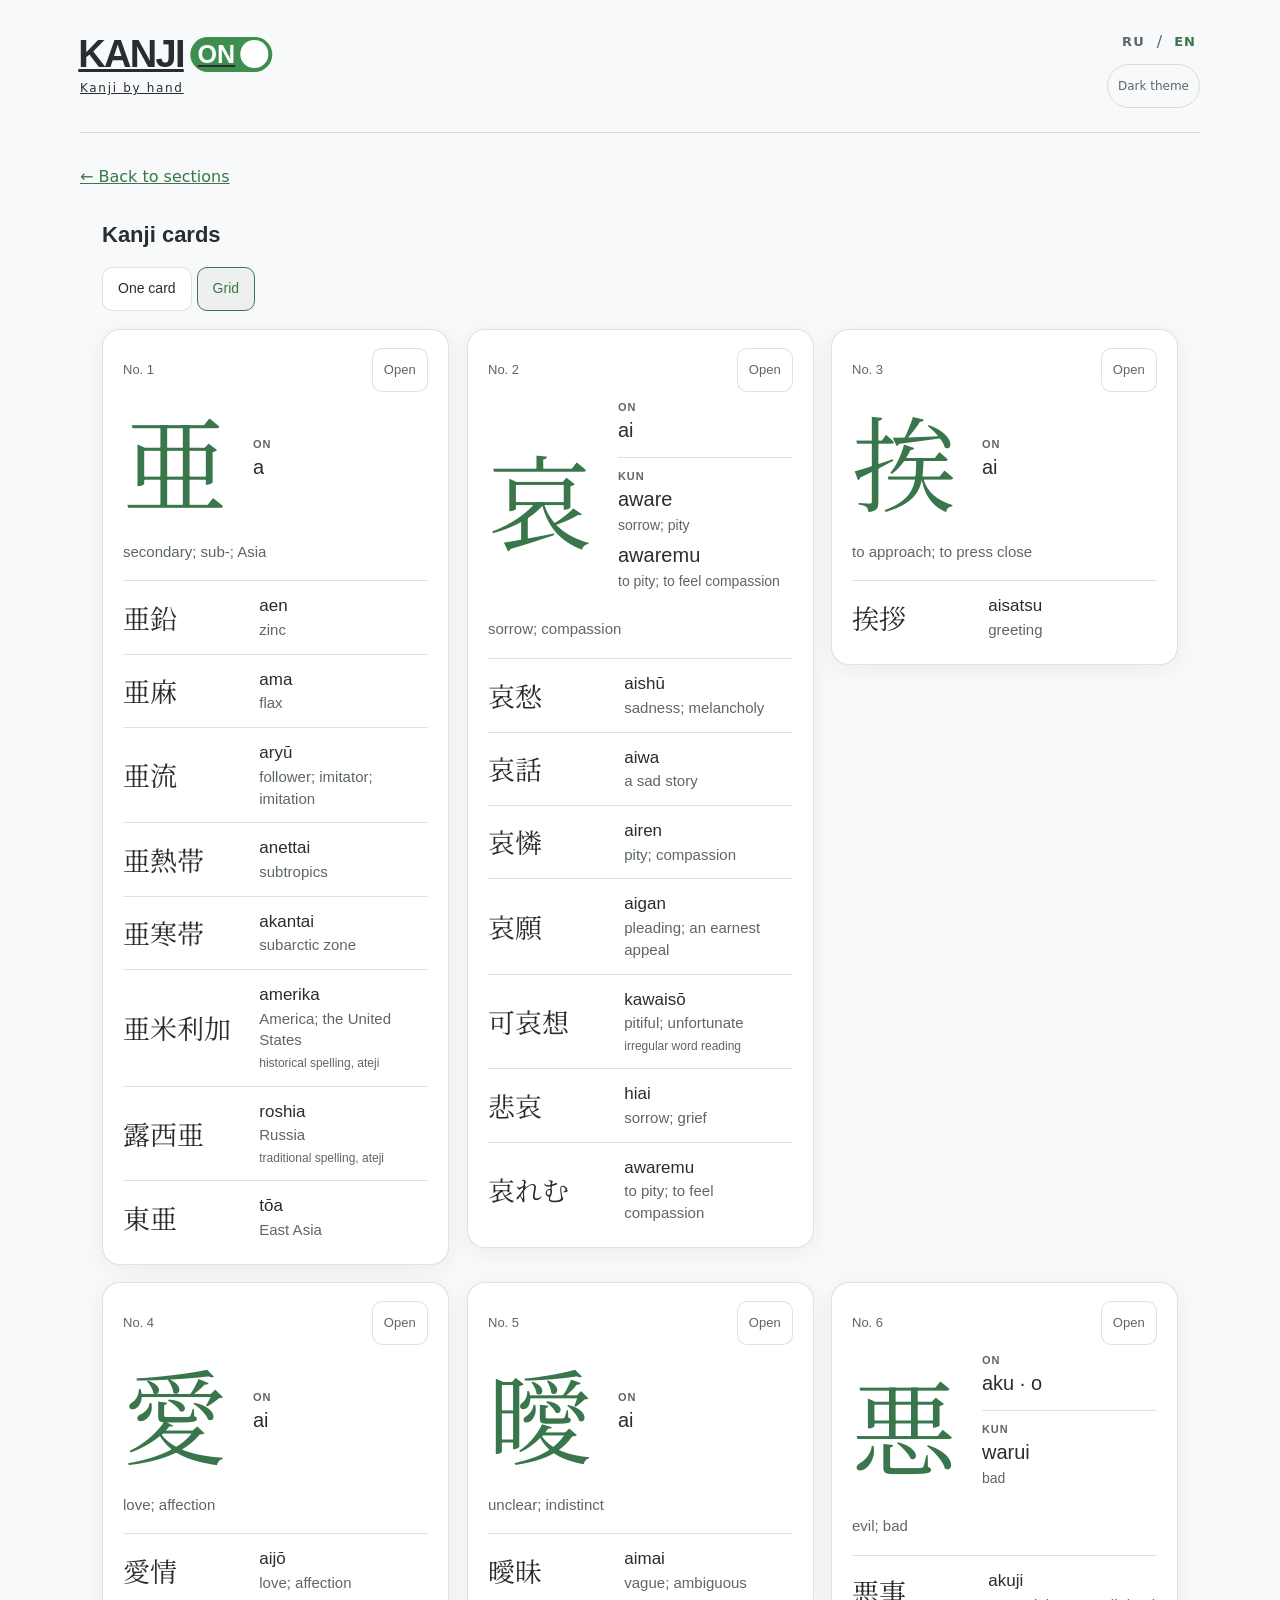
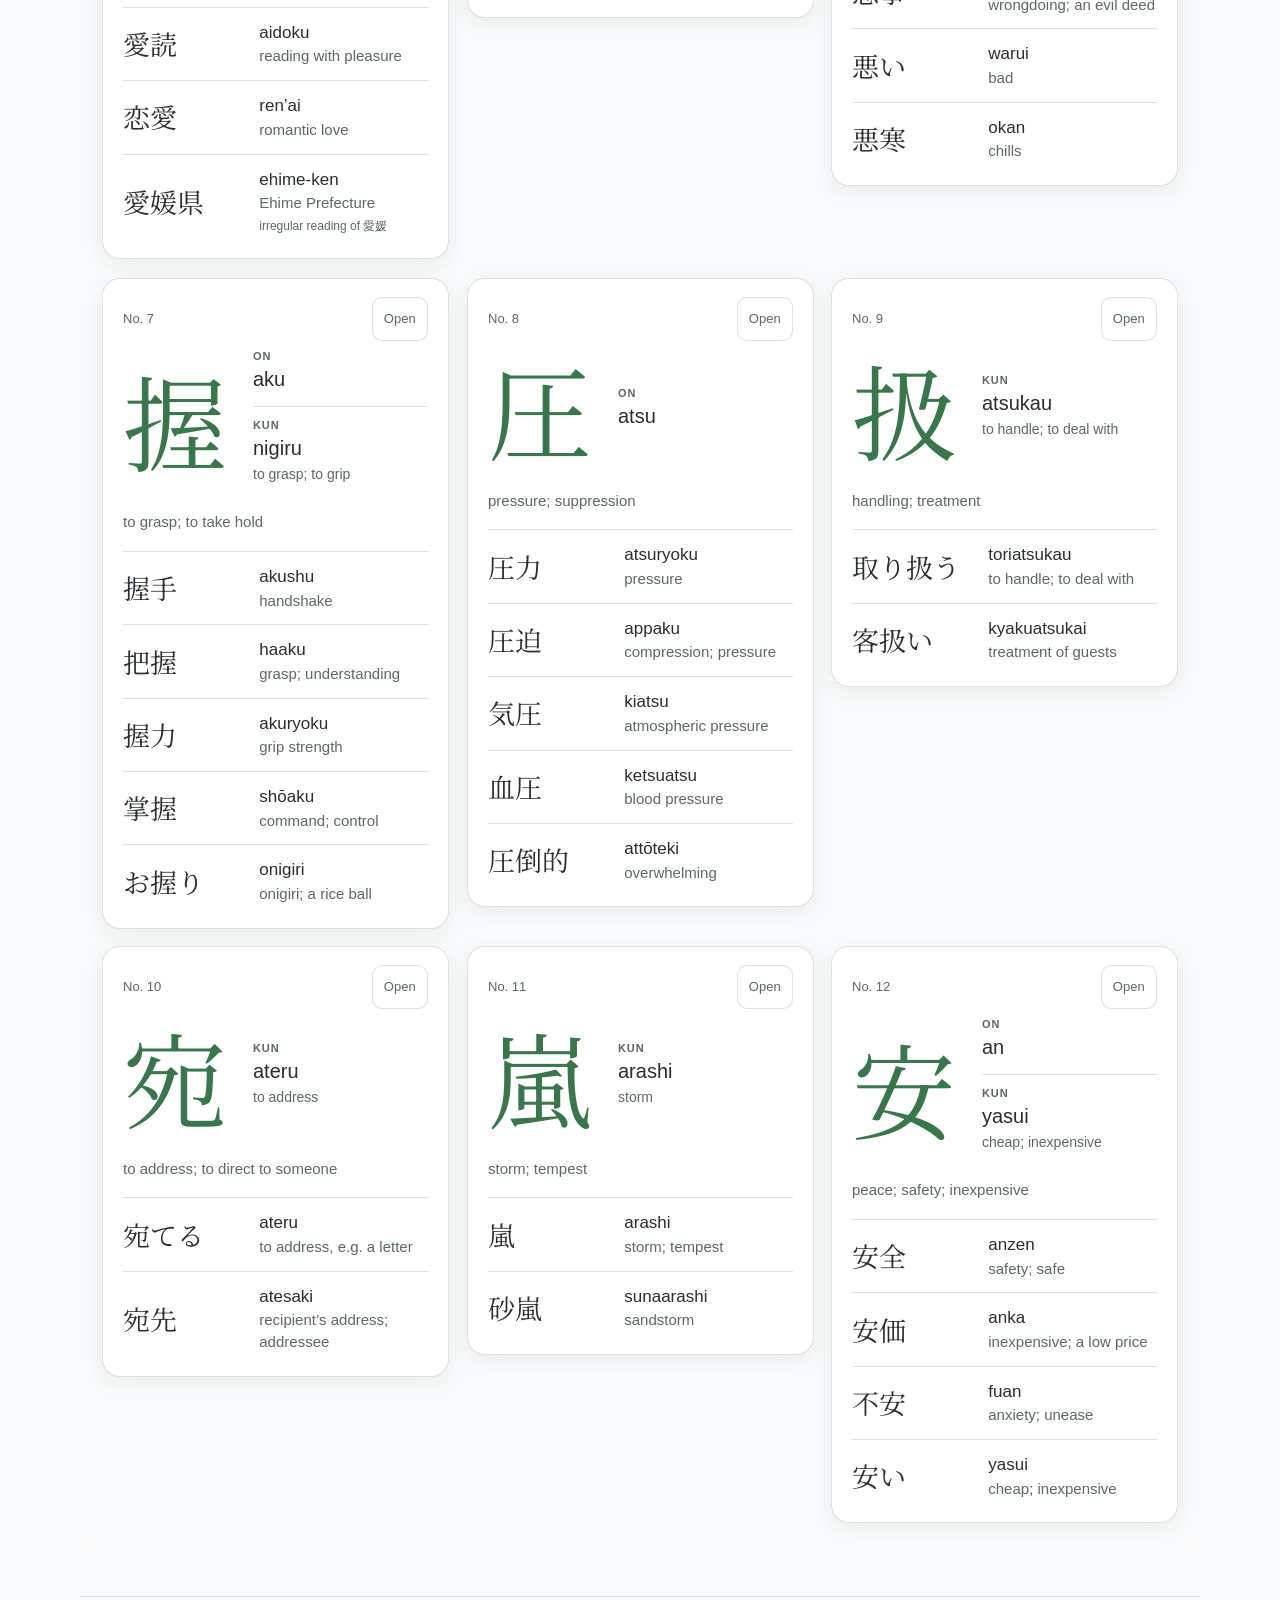
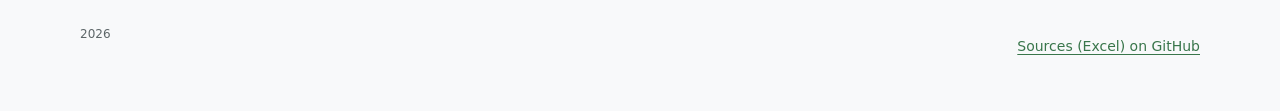
==== cards.html @ 324d4c47 "Publish first twelve bilingual kanji reference cards" ====
<!doctype html>
<html lang="en">
  <head>
    <meta charset="UTF-8" />
    <meta name="viewport" content="width=device-width, initial-scale=1.0" />
    <meta name="description" content="KANJI ON — practise on and kun readings by writing kanji on paper." />
    <meta name="theme-color" content="#f8f9fa" />
    <title>Kanji cards — KANJI ON</title>
    <link rel="icon" href="favicon.ico?v=green1" sizes="any" />
    <link rel="icon" href="favicon.svg?v=green1" type="image/svg+xml" />
    <link rel="apple-touch-icon" href="apple-touch-icon-green-v1.png" sizes="180x180" />
    <meta name="apple-mobile-web-app-title" content="KANJI ON" />
    <script>
      try {
        if (localStorage.getItem("onkun-theme") === "dark") {
          document.documentElement.dataset.theme = "dark";
          document.querySelector('meta[name="theme-color"]').content = "#191919";
        }
      } catch {}
    </script>
    <link rel="stylesheet" href="https://fonts.googleapis.com/css2?family=Noto+Serif+JP:wght@400;500&display=swap">
    <link rel="stylesheet" href="cards.css?v=20261010-cards1" />
    <link rel="stylesheet" href="styles.css?v=20261010-cards1" />
  </head>
  <body>
    <header class="site-header">
      <a class="brand" href="./" aria-label="KANJI ON — home">
        <span class="brand-wordmark" aria-hidden="true">
          <span class="brand-kanji">KANJI</span>
          <span class="brand-switch"><span>ON</span><span class="brand-knob"></span></span>
        </span>
        <span class="brand-tagline" aria-hidden="true">Kanji by hand</span>
      </a>
      <div class="header-controls">
      <div class="language-switcher" aria-label="Language">
        <button class="language-button" data-language="ru" type="button">RU</button>
        <span aria-hidden="true">/</span>
        <button class="language-button" data-language="en" type="button">EN</button>
      </div>
      <button class="theme-toggle" id="theme-toggle" type="button" aria-pressed="false">Dark theme</button>
      </div>
    </header>

    <main class="cards-main">
      <nav class="cards-navigation"><a href="./" data-i18n="cardsBack">← Back to sections</a></nav>
<div id="kanji-cards">
  <header class="kc-toolbar">
    <h2 id="kc-title">Карточки кандзи</h2>
  </header>
  <div class="kc-viewbar">
    <div class="kc-switch" role="group" id="kc-viewgroup" aria-label="Вид карточек">
      <button type="button" data-view="single" aria-pressed="true">По одной</button>
      <button type="button" data-view="grid" aria-pressed="false">Сетка</button>
    </div>
  </div>
  <div id="kc-content" class="kc-content"></div>
  <nav id="kc-pagination" class="kc-pagination" aria-label="Листать карточки">
    <button type="button" id="kc-prev">← Назад</button>
    <button type="button" id="kc-next">Дальше →</button>
  </nav>
  <p id="kc-status" class="kc-sr" aria-live="polite"></p>
</div>

      <div class="toast" id="toast" role="status" aria-live="polite"></div>
    </main>
    <footer>
      <span>2026</span>
      <a class="footer-sources" href="https://github.com/veronello/onkun-kanji-by-hand/blob/main/SOURCES.md" data-i18n="sourcesLink">Sources (Excel) on GitHub</a>
    </footer>
    <script src="script.js?v=20261010-cards1"></script>
    <script src="cards.js?v=20261010-cards1"></script>
  </body>
</html>
---- cards.css ----
#kanji-cards {
    --kc-paper: var(--card);
    --kc-page: var(--paper);
    --kc-ink: var(--ink);
    --kc-subtle: var(--muted);
    --kc-green: var(--seal);
    --kc-selected: var(--paper-deep);
    --kc-line: var(--line);
    
    container-type: inline-size;
    font-family: -apple-system, BlinkMacSystemFont, "Segoe UI", sans-serif;
    font-size: 16px;
    line-height: 1.45;
    background: var(--kc-page);
    color: var(--kc-ink);
    padding: 22px;
    border-radius: 20px;
  }
  #kanji-cards * { box-sizing: border-box; }
  #kanji-cards button { font: inherit; color: inherit; background: var(--kc-paper); border: 1px solid var(--kc-line); border-radius: 10px; min-height: 44px; padding: 9px 15px; }
  #kanji-cards button:hover:not(:disabled) { background: var(--kc-selected); }
  #kanji-cards button:disabled { opacity: .35; }
  #kanji-cards button[aria-pressed="true"] { color: var(--seal); background: var(--kc-selected); border-color: var(--seal); }
  #kanji-cards .kc-toolbar { display: flex; gap: 14px; flex-wrap: wrap; align-items: center; justify-content: space-between; }
  #kanji-cards h2 { font: 600 22px/1.25 -apple-system, BlinkMacSystemFont, "Segoe UI", sans-serif; margin: 0; }
  #kanji-cards .kc-switch { display: flex; gap: 5px; }
  #kanji-cards .kc-switch button { font-size: 14px; }
  #kanji-cards .kc-viewbar { display: flex; margin: 18px 0; }
  #kanji-cards .kc-content { display: grid; grid-template-columns: minmax(0, 1fr); gap: 18px; }
  #kanji-cards .kc-content:not(.kc-grid) { max-width: 660px; margin: 0 auto; }
  #kanji-cards .kc-sheet { container: kcard / inline-size; min-width: 0; padding: 22px 26px 14px; background: var(--kc-paper); border: 1px solid var(--kc-line); border-radius: 18px; box-shadow: 0 5px 20px #263d3010; }
  #kanji-cards .kc-meta { display: flex; justify-content: flex-end; align-items: center; min-height: 24px; margin-bottom: 8px; color: var(--kc-subtle); font-size: 13px; }
  #kanji-cards .kc-expand { margin-left: auto; font-size: 13px; padding: 6px 11px; }
  #kanji-cards .kc-head { display: grid; grid-template-columns: 106px minmax(0, 1fr); gap: 24px; align-items: center; padding: 0 0 21px; }
  #kanji-cards .kc-kanji { margin: 0; color: var(--kc-green); font: 400 104px/1.15 "Noto Serif JP", "Yu Mincho", "Hiragino Mincho ProN", serif; }
  #kanji-cards .kc-reading-group + .kc-reading-group { margin-top: 12px; padding-top: 11px; border-top: 1px solid var(--kc-line); }
  #kanji-cards .kc-reading-label { color: var(--kc-subtle); font-size: 11px; letter-spacing: .08em; font-weight: 600; }
  #kanji-cards .kc-reading { font-size: 20px; font-weight: 500; overflow-wrap: anywhere; }
  #kanji-cards .kc-reading-meaning { color: var(--kc-subtle); font-size: 14px; margin: 1px 0 6px; overflow-wrap: anywhere; }
  #kanji-cards .kc-meaning { margin: 0; padding: 0 0 18px; color: var(--kc-subtle); font-size: 15px; }
  #kanji-cards .kc-words { list-style: none; margin: 0; padding: 0; border-top: 1px solid var(--kc-line); }
  #kanji-cards .kc-word { display: grid; grid-template-columns: minmax(0, 1fr) minmax(0, 1.4fr); gap: 16px; align-items: center; padding: 13px 0; border-bottom: 1px solid var(--line); }
  #kanji-cards .kc-word:last-child { border-bottom: none; }
  #kanji-cards .kc-word-jp { font: 400 27px/1.4 "Noto Serif JP", "Yu Mincho", "Hiragino Mincho ProN", serif; overflow-wrap: anywhere; }
  #kanji-cards .kc-word-reading { font-size: 17px; font-weight: 500; overflow-wrap: anywhere; }
  #kanji-cards .kc-word-meaning { color: var(--kc-subtle); font-size: 15px; overflow-wrap: anywhere; }
  #kanji-cards .kc-note { display: block; font-size: 12px; margin-top: 4px; color: var(--kc-subtle); }
  #kanji-cards .kc-pagination { max-width: 660px; margin: 18px auto 0; display: flex; justify-content: space-between; gap: 16px; }
  #kanji-cards [hidden] { display: none !important; }
  #kanji-cards .kc-sr { position: absolute; width: 1px; height: 1px; overflow: hidden; clip-path: inset(50%); white-space: nowrap; }
  @container (min-width: 600px) {
    #kanji-cards .kc-grid { grid-template-columns: repeat(2, minmax(0, 1fr)); align-items: start; }
    #kanji-cards .kc-grid .kc-sheet { padding: 18px 20px 10px; }
    #kanji-cards .kc-grid .kc-head { grid-template-columns: 78px minmax(0, 1fr); gap: 16px; }
    #kanji-cards .kc-grid .kc-kanji { font-size: 76px; }
    #kanji-cards .kc-grid .kc-reading { font-size: 18px; }
    #kanji-cards .kc-grid .kc-word-jp { font-size: 25px; }
  }
  @container (min-width: 960px) {
    #kanji-cards .kc-grid { grid-template-columns: repeat(3, minmax(0, 1fr)); }
  }
  @container kcard (min-width: 500px) {
    #kanji-cards .kc-head { grid-template-columns: 150px minmax(0, 1fr); gap: 35px; }
    #kanji-cards .kc-kanji { font-size: 136px; }
    #kanji-cards .kc-word { grid-template-columns: 170px minmax(0, 1fr); gap: 15px; }
    #kanji-cards .kc-word-detail { display: grid; grid-template-columns: minmax(0, .9fr) minmax(0, 1.4fr); gap: 15px; align-items: center; }
    #kanji-cards .kc-word-jp { font-size: 30px; }
  }
  @media (max-width: 480px) {
    #kanji-cards { padding: 15px 10px; border-radius: 14px; }
    #kanji-cards h2 { font-size: 20px; }
    #kanji-cards .kc-sheet { padding: 16px 18px 8px; }
    #kanji-cards .kc-head { grid-template-columns: 92px minmax(0, 1fr); gap: 18px; }
    #kanji-cards .kc-kanji { font-size: 92px; }
    #kanji-cards .kc-word { gap: 12px; }
    #kanji-cards .kc-word-jp { font-size: 25px; }
  }

.cards-navigation { padding: 22px 0 0; border-top: 1px solid var(--line); }
.cards-navigation a { color: var(--seal); display: inline-flex; align-items: center; min-height: 44px; }
.cards-main { padding-bottom: 50px; }
---- styles.css ----
:root {
  color-scheme: light;
  --paper: #f8f9fa;
  --paper-deep: #edf0ee;
  --card: #ffffff;
  --ink: #292d30;
  --muted: #5d6668;
  --line: rgba(41,45,48,.14);
  --seal: #39764b;
  --seal-dark: #2e603d;
  --shadow: 0 12px 36px rgba(41,45,48,.07);
  --radius: 20px;
  --card-shadow: 0 4px 18px rgba(41,45,48,.025);
  --button-ink: #fff;
}
:root[data-theme="dark"] {
  color-scheme: dark;
  --paper: #191919;
  --paper-deep: #333333;
  --card: #242424;
  --ink: #ededed;
  --muted: #b3b3b3;
  --line: rgba(255,255,255,.16);
  --seal: #9ac9a5;
  --seal-dark: #b5d8bd;
  --shadow: 0 18px 55px rgba(0,0,0,.24);
  --card-shadow: 0 8px 28px rgba(0,0,0,.12);
  --button-ink: #191919;
}

* { box-sizing: border-box; }
html { scroll-behavior: smooth; }
body {
  margin: 0;
  min-width: 320px;
  background: var(--paper);
  color: var(--ink);
  font-family: Inter, ui-sans-serif, system-ui, -apple-system, BlinkMacSystemFont, "Segoe UI", "Noto Sans", "Noto Sans JP", sans-serif;
  line-height: 1.55;
}
button, a { -webkit-tap-highlight-color: transparent; }
button { font: inherit; }
.site-header, main, footer { width: min(1120px, calc(100% - 40px)); margin-inline: auto; }
.site-header { display: flex; align-items: center; justify-content: space-between; gap: 12px; padding-block: 24px; }
.brand {
  display: inline-flex; flex-direction: column; align-items: flex-start;
  flex-shrink: 0; padding-block: 6px; color: var(--ink); cursor: default;
}
.brand-wordmark {
  /* Optical alignment: compensate for the bold K's left sidebearing. */
  transform: translateX(-.045em);
  display: flex; align-items: center; gap: .18em;
  font-family: Arial, Helvetica, sans-serif;
  font-size: clamp(26px, 7vw, 38px); font-weight: 800; line-height: 1;
}
.brand-kanji { letter-spacing: -.045em; }
.brand-switch {
  display: inline-flex; align-items: center; justify-content: space-between;
  gap: .22em; padding: .15em .17em .15em .28em;
  border-radius: 999px; background: #3e8e4f; color: #fff;
  font-size: .66em; line-height: 1;
}
.brand-knob {
  display: block; flex: 0 0 auto; width: 1.1em; height: 1.1em;
  border-radius: 50%; background: #fff;
}
.brand-tagline {
  margin-top: 7px; font-size: clamp(10px, 2.8vw, 12px);
  line-height: 1.4; letter-spacing: .14em; white-space: nowrap;
}
.language-switcher { display: flex; align-items: center; gap: 8px; color: var(--muted); }
.language-button { border: 0; background: transparent; color: var(--muted); cursor: pointer; font-size: 13px; font-weight: 700; letter-spacing: .08em; padding: 8px 4px; }
.language-button.is-active { color: var(--seal); }
.hero { max-width: 780px; padding: 88px 0 72px; }
.eyebrow { margin: 0 0 14px; color: var(--seal); font-size: 12px; font-weight: 800; letter-spacing: .12em; text-transform: uppercase; }
h1, h2, h3, p { text-wrap: pretty; }
h1, h2 { font-family: Georgia, "Times New Roman", serif; font-weight: 600; letter-spacing: normal; word-spacing: normal; }
h1 { margin: 0; font-size: clamp(48px, 8vw, 88px); line-height: .98; }
.hero-copy { max-width: 620px; margin: 28px 0 32px; color: var(--muted); font-size: clamp(17px, 2vw, 20px); }
.primary-button, .secondary-button, .text-button { border-radius: 999px; cursor: pointer; font-weight: 750; transition: transform 160ms ease, background 160ms ease, color 160ms ease; }
.primary-button, .secondary-button { min-height: 48px; padding: 12px 22px; }
.primary-button { border: 1px solid var(--seal); background: var(--seal); color: var(--button-ink); box-shadow: 0 10px 24px rgba(0,0,0,.16); }
.primary-button:hover { background: var(--seal-dark); transform: translateY(-1px); }
.primary-button:disabled { cursor: not-allowed; opacity: .45; }
.secondary-button { border: 1px solid var(--line); background: transparent; color: var(--ink); }
.secondary-button:hover { background: var(--paper-deep); transform: translateY(-1px); }
.text-button { border: 0; background: transparent; color: var(--muted); padding: 8px; }
.path { padding: 50px 0 92px; border-top: 1px solid var(--line); }
.section-heading { display: flex; align-items: end; justify-content: space-between; margin-bottom: 28px; }
h2 { margin: 0; font-size: clamp(34px, 5vw, 52px); line-height: 1.05; }
.path-grid { display: grid; grid-template-columns: repeat(6, 1fr); gap: 14px; }
.path-card {
  position: relative; grid-column: span 3; min-height: 236px; padding: 24px 24px 64px; overflow: hidden;
  border: 1px solid var(--line); border-radius: var(--radius); background: var(--card); color: inherit;
  text-align: left; box-shadow: var(--card-shadow);
}
button.path-card { cursor: pointer; transition: transform 180ms ease, border-color 180ms ease, box-shadow 180ms ease; }
button.path-card:hover { border-color: rgba(108,151,120,.6); box-shadow: var(--shadow); transform: translateY(-3px); }
.path-card--intro { grid-column: span 6; min-height: 190px; padding-bottom: 24px; }
.path-card--active { border-color: rgba(108,151,120,.55); }
.card-number { position: absolute; top: 8px; right: 18px; color: rgba(108,151,120,.15); font-family: "Yu Mincho", "Hiragino Mincho ProN", serif; font-size: 76px; line-height: 1; }
.path-card h3 { position: relative; margin: 50px 0 9px; font-family: Georgia, "Times New Roman", serif; font-size: 24px; letter-spacing: normal; word-spacing: normal; }
.path-card p { position: relative; margin: 0; color: var(--muted); }
.card-link { position: absolute; bottom: 22px; left: 24px; color: var(--muted); font-size: 12px; font-weight: 750; letter-spacing: .04em; text-transform: uppercase; }
.path-card--active .card-link { color: var(--seal); }
.practice { padding: 64px 0 96px; border-top: 1px solid var(--line); }
.practice-header { display: flex; align-items: start; justify-content: space-between; margin-bottom: 26px; }
.practice-card { width: min(700px, 100%); min-height: 480px; margin-inline: auto; padding: clamp(24px, 6vw, 52px); border: 1px solid var(--line); border-radius: 28px; background: var(--card); box-shadow: var(--shadow); text-align: center; }
.progress-row { display: flex; justify-content: space-between; color: var(--muted); font-size: 12px; font-weight: 700; }
.progress-track { height: 3px; margin: 10px 0 56px; overflow: hidden; border-radius: 999px; background: var(--paper-deep); }
#progress-bar { display: block; width: 10%; height: 100%; background: var(--seal); transition: width 220ms ease; }
.prompt-label { margin: 0 0 8px; color: var(--muted); font-size: 11px; font-weight: 800; letter-spacing: .12em; text-transform: uppercase; }
.reading { margin: 0; font-family: Georgia, "Times New Roman", serif; font-size: clamp(48px, 11vw, 76px); line-height: 1.08; }
.meaning, .answer-reading { margin: 10px 0 0; color: var(--muted); font-size: 17px; }
.paper-note { margin: 56px 0 16px; color: var(--muted); font-size: 13px; }
.answer { margin: 6px 0 0; font-family: "Yu Mincho", "Hiragino Mincho ProN", "Noto Serif JP", serif; font-size: clamp(78px, 18vw, 124px); line-height: 1.1; }
.answer-actions { display: flex; justify-content: center; gap: 10px; margin-top: 56px; }
.summary-seal { display: grid; width: 90px; height: 90px; margin: 4px auto 24px; place-items: center; border: 3px solid var(--seal); border-radius: 50%; color: var(--seal); font-family: "Yu Mincho", "Hiragino Mincho ProN", serif; font-size: 48px; transform: rotate(-5deg); }
#summary-view h3 { margin: 0; font-family: Georgia, "Times New Roman", serif; font-size: 34px; }
#summary-text { color: var(--muted); }
.toast { position: fixed; right: 20px; bottom: 20px; z-index: 10; max-width: min(360px, calc(100% - 40px)); padding: 12px 16px; border-radius: 12px; background: var(--ink); color: var(--paper); font-size: 13px; opacity: 0; pointer-events: none; transform: translateY(10px); transition: opacity 180ms ease, transform 180ms ease; }
.toast.is-visible { opacity: 1; transform: translateY(0); }
footer { display: flex; justify-content: space-between; gap: 24px; padding: 28px 0 42px; border-top: 1px solid var(--line); color: var(--muted); font-size: 12px; }
[hidden] { display: none !important; }
:focus-visible { outline: 3px solid var(--seal); outline-offset: 3px; }

@media (max-width: 760px) {
  .site-header, main, footer { width: min(100% - 28px, 1120px); }
  .site-header { padding-block: 16px; }
  .hero { padding: 66px 0 58px; }
  .path-grid { display: block; }
  .path-card { display: block; width: 100%; min-height: 210px; margin-bottom: 12px; }
  .path { padding-bottom: 62px; }
  .practice { padding: 50px 0 70px; }
  .practice-header { gap: 10px; }
  .practice-card { min-height: 440px; border-radius: 22px; }
  .progress-track { margin-bottom: 44px; }
  .answer-actions { flex-direction: column-reverse; }
  .answer-actions button { width: 100%; }
  footer { flex-direction: column; gap: 3px; }
}

@media (prefers-reduced-motion: reduce) {
  html { scroll-behavior: auto; }
  *, *::before, *::after { transition-duration: .01ms !important; }
}

.header-controls { display: flex; flex-direction: column; align-items: flex-end; gap: 4px; }
.theme-toggle { min-height: 44px; padding: 6px 10px; border: 1px solid var(--line); border-radius: 999px; background: transparent; color: var(--muted); font-size: 12px; cursor: pointer; }
.theme-toggle:hover { color: var(--ink); background: var(--paper-deep); }

/* Decorative section labels echo the wordmark without implying a switch. */
.mode-badge {
  display: inline-flex; align-items: center; justify-content: center;
  padding: .2em .55em; border-radius: 999px;
  background: #3e8e4f; color: #fff; line-height: 1;
  font-family: Arial, Helvetica, sans-serif;
  font-size: 22px; font-weight: 800; white-space: nowrap;
}
.path-card .mode-badge + h3 { margin-top: 16px; }


/* Start the readings on a new row; leave space beside Kanji cards. */
@media (min-width: 761px) {
  #on-card { grid-column: 1 / span 3; }
}

.footer-sources { display: inline-flex; align-items: center; min-height: 44px; color: var(--seal); padding-block: 8px; max-width: 100%; width: fit-content; font-size: 14px; text-decoration: underline; text-underline-offset: 3px; }


a.brand { cursor: pointer; }
a.path-card { display: block; text-decoration: none; cursor: pointer; }
a.path-card:hover { border-color: var(--seal); box-shadow: var(--shadow); }
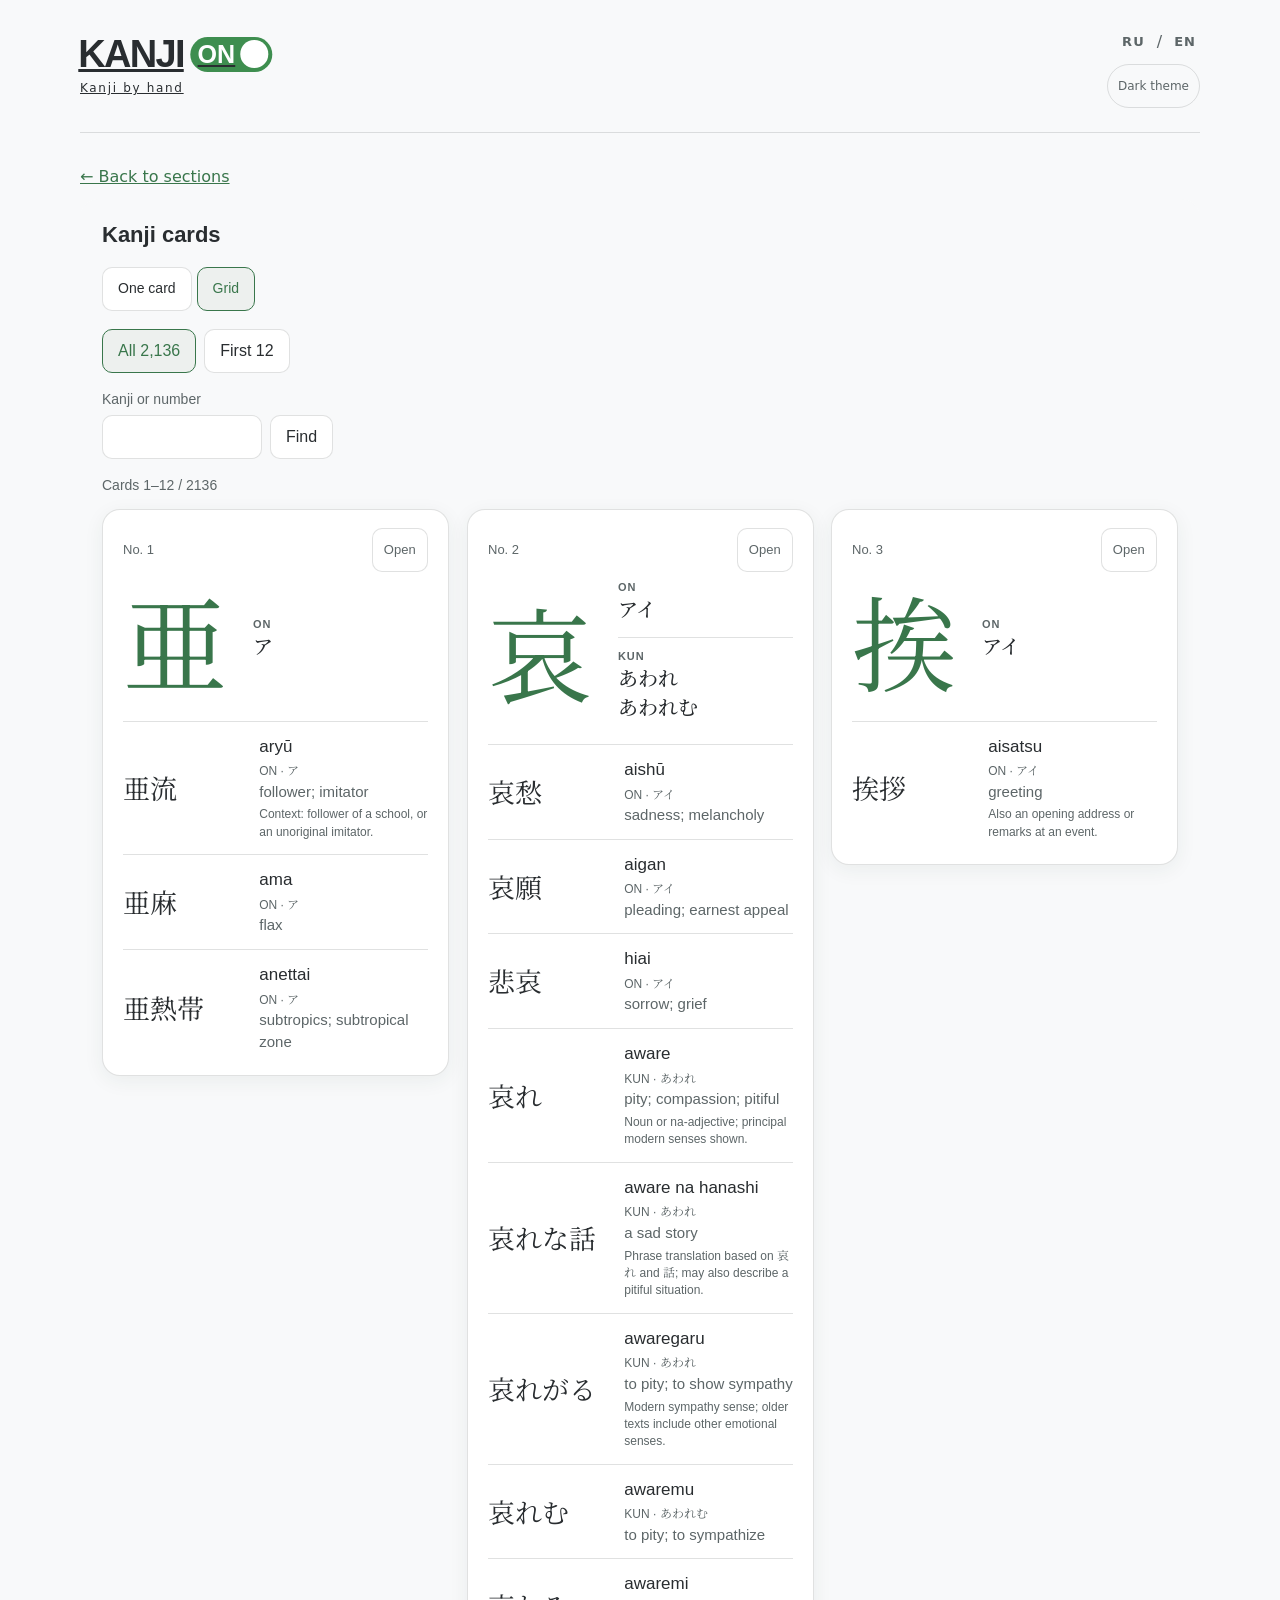
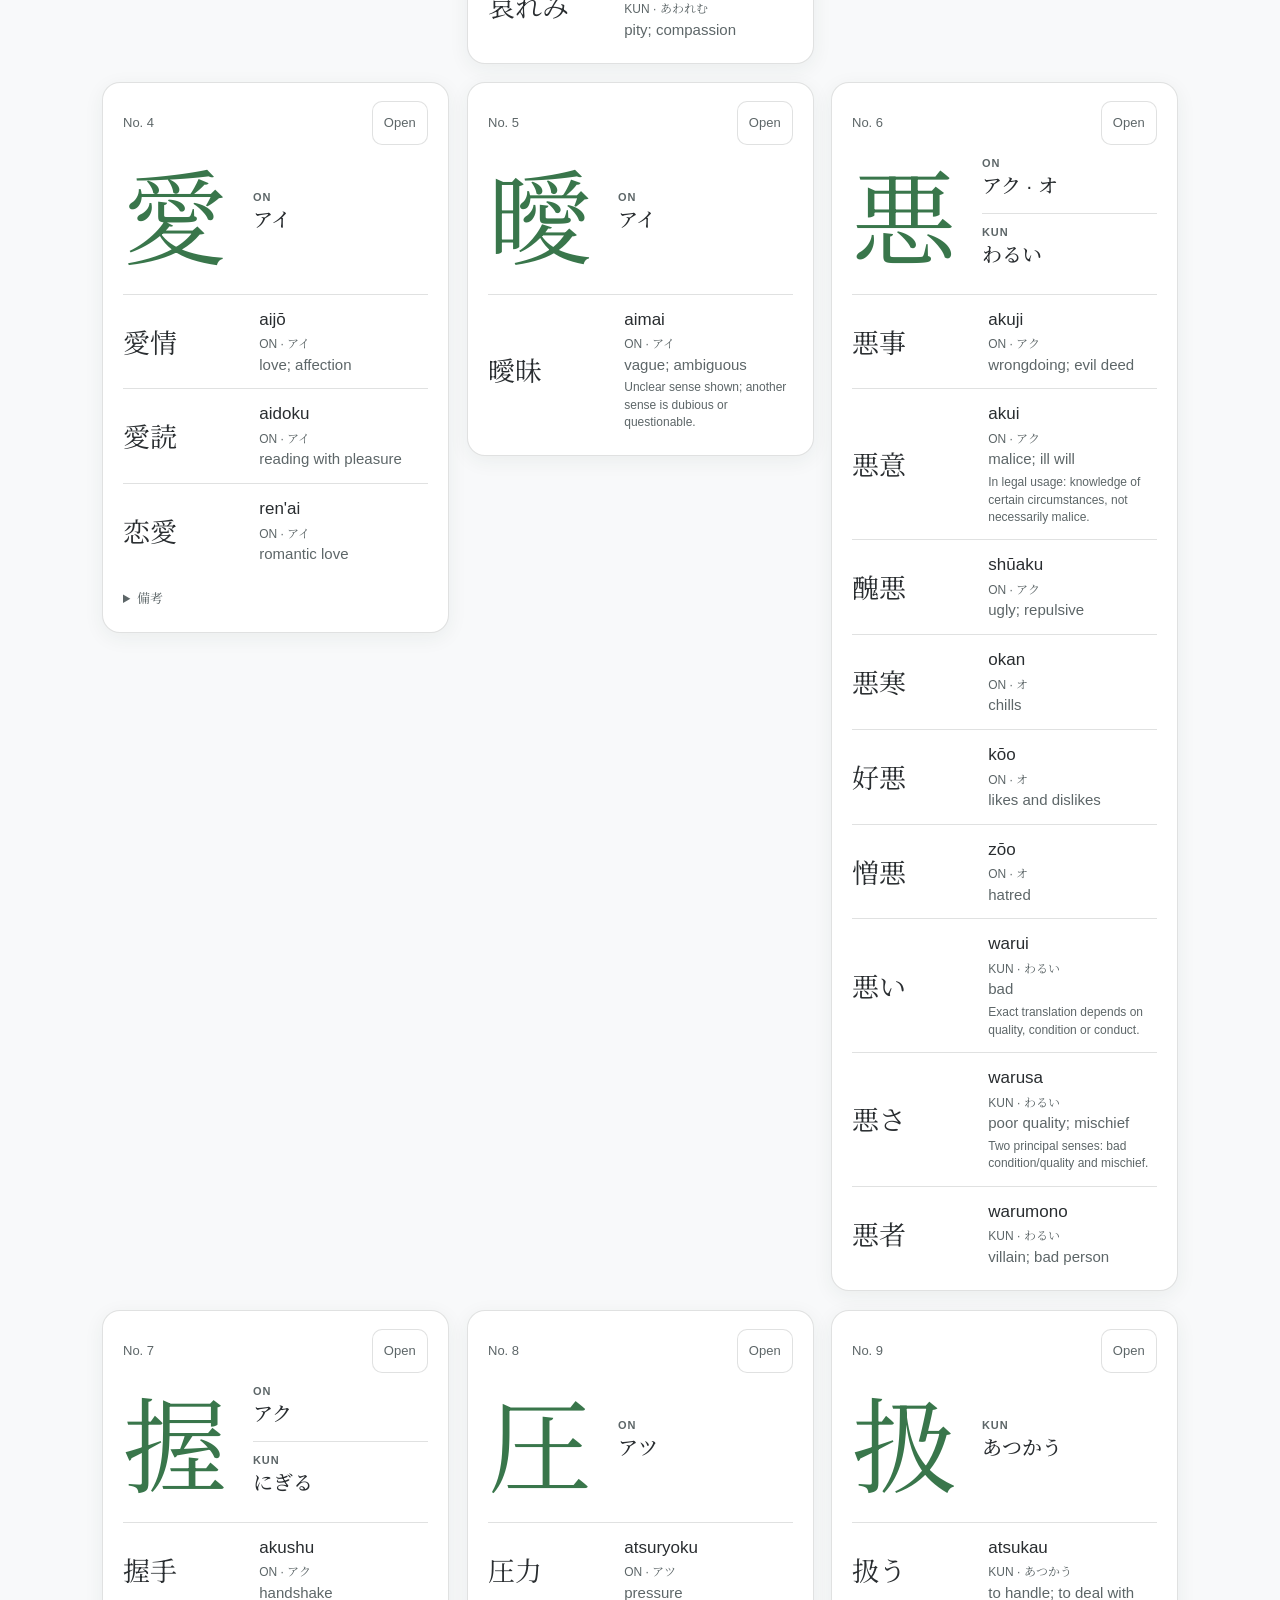
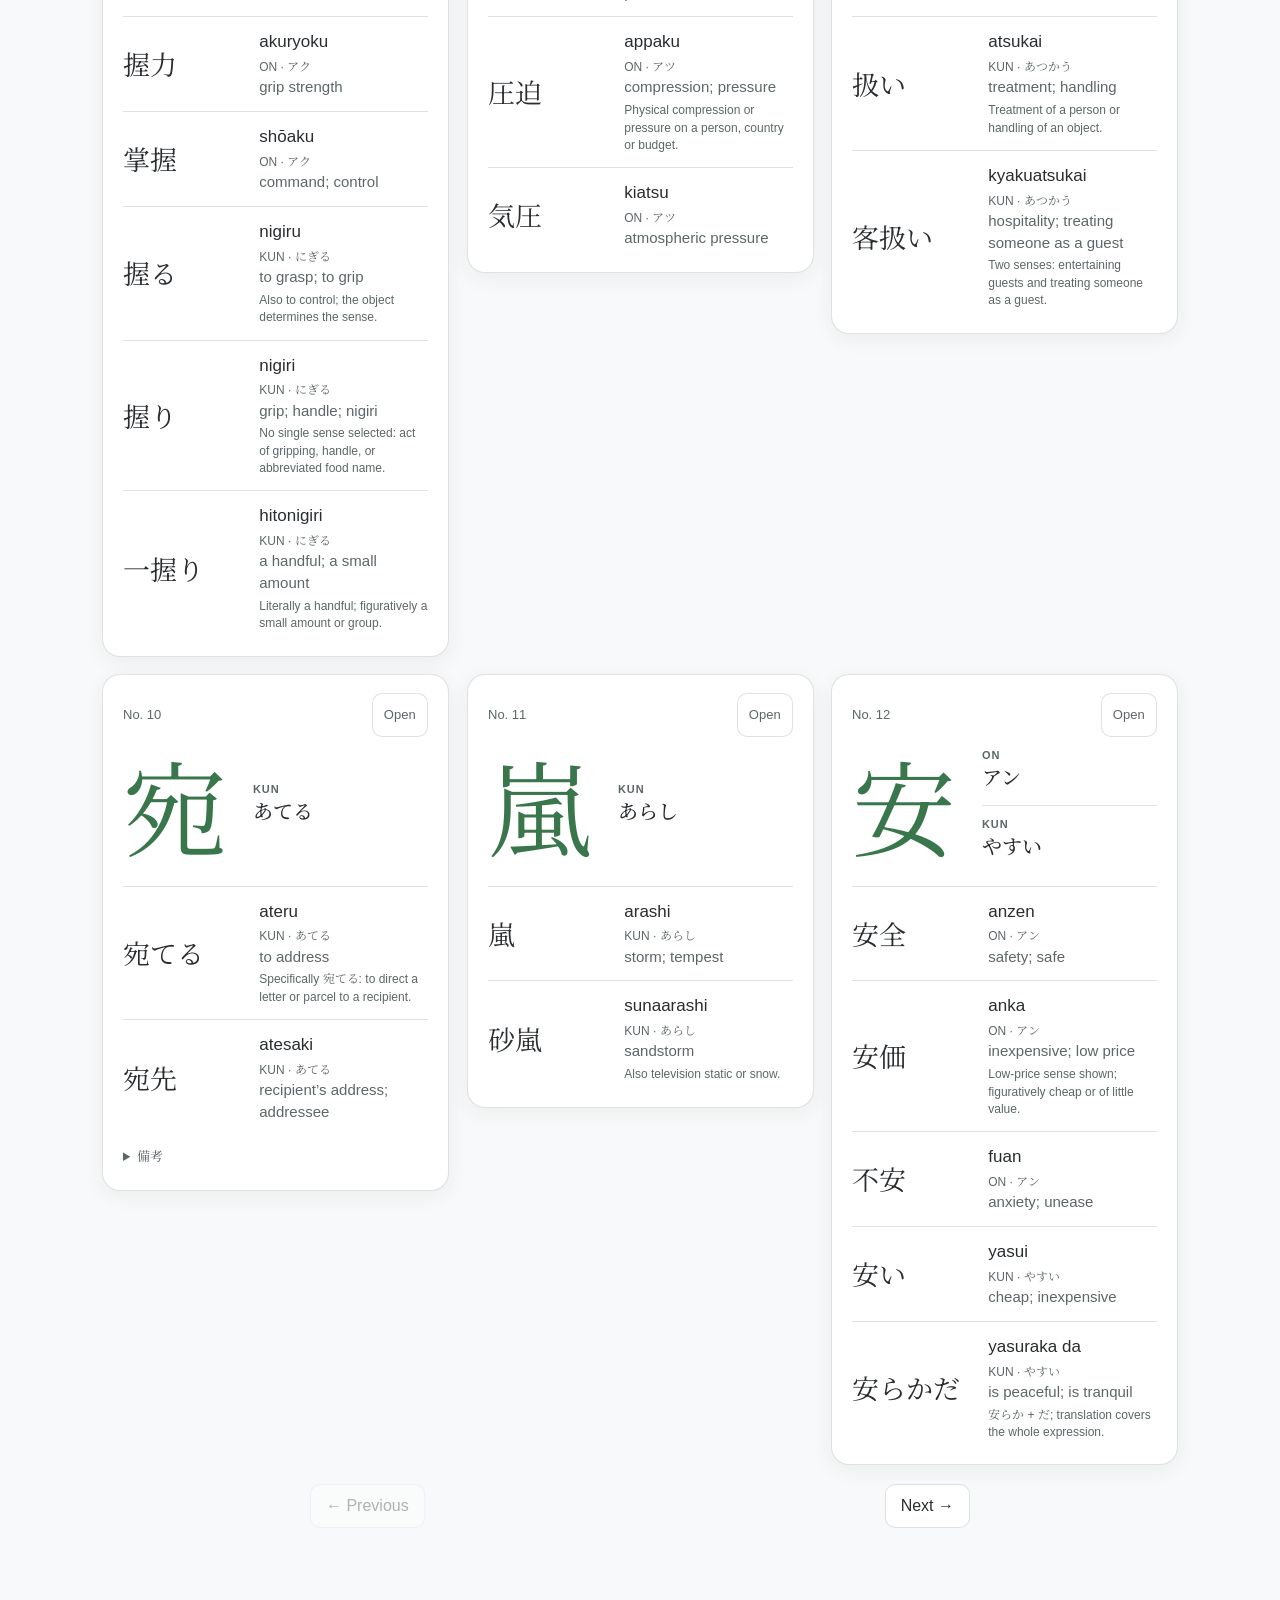
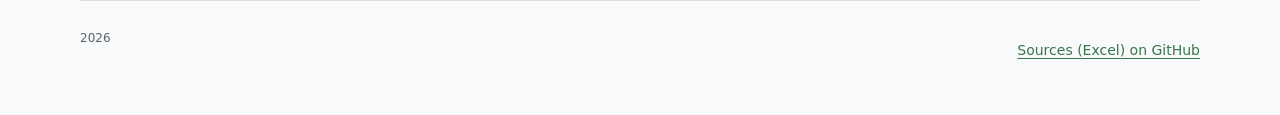
==== commit b93a2fc0: "Integrate reviewed Excel database with paginated kanji cards" ====
--- a/cards.html
+++ b/cards.html
@@ -19,7 +19,7 @@
       } catch {}
     </script>
     <link rel="stylesheet" href="https://fonts.googleapis.com/css2?family=Noto+Serif+JP:wght@400;500&display=swap">
-    <link rel="stylesheet" href="cards.css?v=20261010-cards1" />
+    <link rel="stylesheet" href="cards.css?v=excel-full-1" />
     <link rel="stylesheet" href="styles.css?v=20261010-cards1" />
   </head>
   <body>
@@ -53,6 +53,17 @@
       <button type="button" data-view="grid" aria-pressed="false">Сетка</button>
     </div>
   </div>
+  <div class="kc-database" id="kc-database" role="group" aria-label="Database">
+    <button type="button" data-scope="2136">All 2,136</button>
+    <button type="button" data-scope="12">First 12</button>
+  </div>
+  <form id="kc-search-form" class="kc-search-form">
+    <label id="kc-search-label" for="kc-search">Kanji or number</label>
+    <div><input id="kc-search" type="search" autocomplete="off" maxlength="12"><button id="kc-go" type="submit">Find</button></div>
+    <p id="kc-search-message" role="status"></p>
+  </form>
+  <p id="kc-range" class="kc-range"></p>
+  <div id="kc-error" hidden role="alert"><p id="kc-error-text"></p><button id="kc-retry" type="button">Retry</button></div>
   <div id="kc-content" class="kc-content"></div>
   <nav id="kc-pagination" class="kc-pagination" aria-label="Листать карточки">
     <button type="button" id="kc-prev">← Назад</button>
@@ -65,10 +76,10 @@
     </main>
     <footer>
       <span>2026</span>
-      <a class="footer-sources" href="https://github.com/veronello/onkun-kanji-by-hand/blob/main/SOURCES.md" data-i18n="sourcesLink">Sources (Excel) on GitHub</a>
+      <a class="footer-sources" href="https://github.com/veronello/onkun-kanji-by-hand/blob/feature/excel-12-card-preview/SOURCES.md" data-i18n="sourcesLink">Sources (Excel) on GitHub</a>
     </footer>
     <script src="script.js?v=20261010-cards1"></script>
-    <script src="cards.js?v=20261010-cards1"></script>
+    <script src="cards.js?v=excel-full-1"></script>
   </body>
 </html>
 
--- a/cards.css
+++ b/cards.css
@@ -9,7 +9,7 @@
     --kc-line: var(--line);
     
     container-type: inline-size;
-    font-family: -apple-system, BlinkMacSystemFont, "Segoe UI", sans-serif;
+    font-family: -apple-system, BlinkMacSystemFont, "Segoe UI", sans-serif, "Noto Serif JP";
     font-size: 16px;
     line-height: 1.45;
     background: var(--kc-page);
@@ -80,3 +80,14 @@
 .cards-navigation { padding: 22px 0 0; border-top: 1px solid var(--line); }
 .cards-navigation a { color: var(--seal); display: inline-flex; align-items: center; min-height: 44px; }
 .cards-main { padding-bottom: 50px; }
+
+#kanji-cards .kc-database { display: flex; flex-wrap: wrap; gap: 8px; margin-bottom: 16px; }
+#kanji-cards .kc-search-form { margin-bottom: 16px; }
+#kanji-cards .kc-search-form label { display: block; font-size: 14px; margin-bottom: 6px; color: var(--kc-subtle); }
+#kanji-cards .kc-search-form > div { display: flex; gap: 8px; }
+#kanji-cards input { font: inherit; width: 160px; min-width: 0; color: var(--kc-ink); background: var(--kc-paper); border: 1px solid var(--kc-line); border-radius: 10px; padding: 9px 12px; min-height: 44px; }
+#kanji-cards .kc-range, #kanji-cards #kc-search-message { font-size: 14px; color: var(--kc-subtle); }
+#kanji-cards #kc-search-message:empty { display: none; }
+#kanji-cards .kc-review { font-weight: 500; }
+#kanji-cards .kc-source-note { font-size: 13px; margin-top: 12px; color: var(--kc-subtle); overflow-wrap: anywhere; white-space: pre-line; }
+#kanji-cards .kc-source-note summary { cursor: pointer; min-height: 32px; }
--- a/styles.css
+++ b/styles.css
@@ -96,7 +96,9 @@
 }
 button.path-card { cursor: pointer; transition: transform 180ms ease, border-color 180ms ease, box-shadow 180ms ease; }
 button.path-card:hover { border-color: rgba(108,151,120,.6); box-shadow: var(--shadow); transform: translateY(-3px); }
-.path-card--intro { grid-column: span 6; min-height: 190px; padding-bottom: 24px; }
+.path-card--intro { grid-column: span 6; min-height: 0; padding-bottom: 24px; }
+.path-card--intro #about-more p { margin-top: 12px; }
+.about-toggle { margin-top: 12px; padding: 4px 0; border: 0; background: transparent; color: var(--seal); font-weight: 750; cursor: pointer; text-decoration: underline; text-underline-offset: 3px; }
 .path-card--active { border-color: rgba(108,151,120,.55); }
 .card-number { position: absolute; top: 8px; right: 18px; color: rgba(108,151,120,.15); font-family: "Yu Mincho", "Hiragino Mincho ProN", serif; font-size: 76px; line-height: 1; }
 .path-card h3 { position: relative; margin: 50px 0 9px; font-family: Georgia, "Times New Roman", serif; font-size: 24px; letter-spacing: normal; word-spacing: normal; }
@@ -130,6 +132,7 @@
   .hero { padding: 66px 0 58px; }
   .path-grid { display: block; }
   .path-card { display: block; width: 100%; min-height: 210px; margin-bottom: 12px; }
+  .path-card--intro { min-height: 0; }
   .path { padding-bottom: 62px; }
   .practice { padding: 50px 0 70px; }
   .practice-header { gap: 10px; }
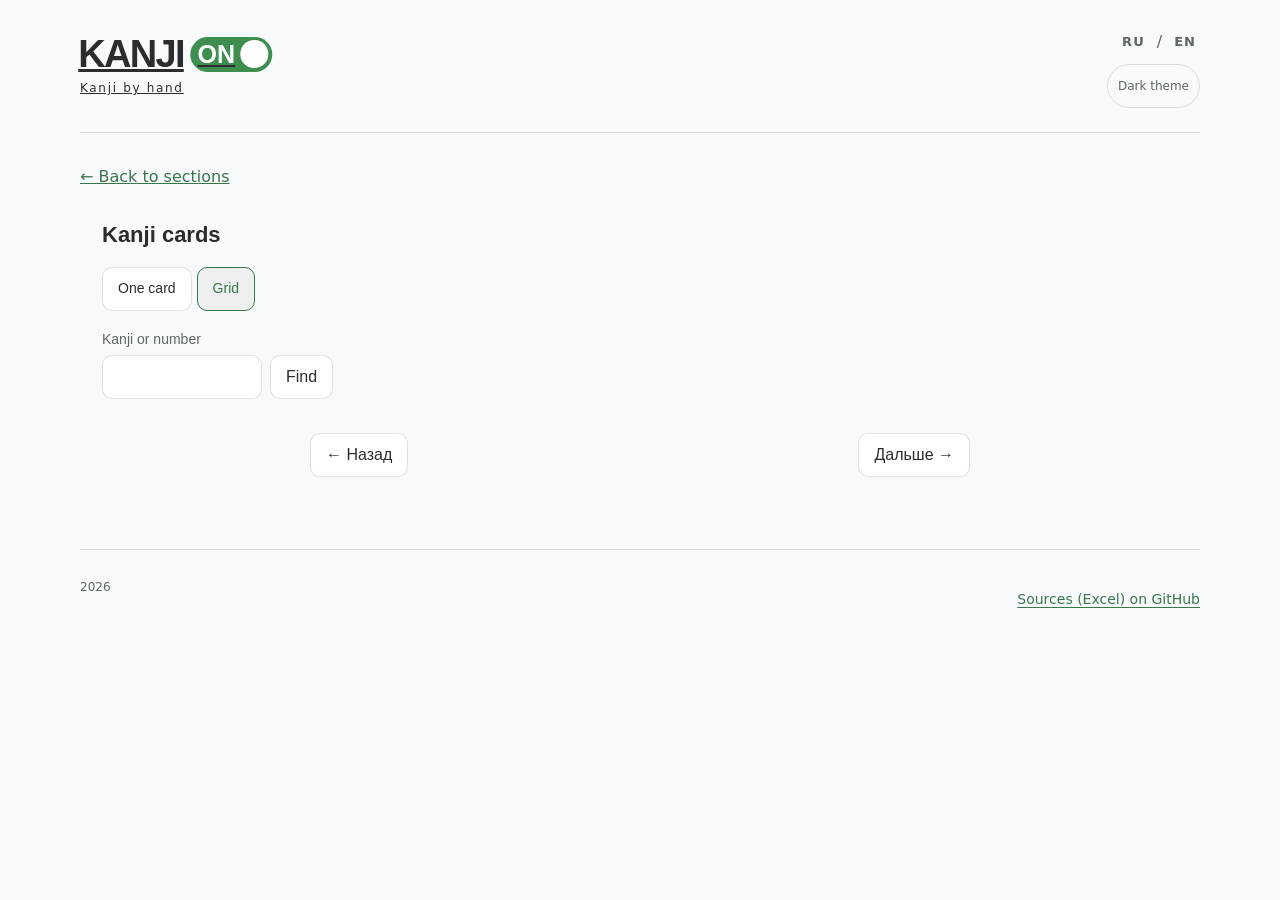
==== commit dcfee611: "Remove obsolete first-12 UI and range counter (cards.html)" ====
--- a/cards.html
+++ b/cards.html
@@ -19,7 +19,7 @@
       } catch {}
     </script>
     <link rel="stylesheet" href="https://fonts.googleapis.com/css2?family=Noto+Serif+JP:wght@400;500&display=swap">
-    <link rel="stylesheet" href="cards.css?v=excel-full-1" />
+    <link rel="stylesheet" href="cards.css?v=excel-full-2" />
     <link rel="stylesheet" href="styles.css?v=20261010-cards1" />
   </head>
   <body>
@@ -53,16 +53,11 @@
       <button type="button" data-view="grid" aria-pressed="false">Сетка</button>
     </div>
   </div>
-  <div class="kc-database" id="kc-database" role="group" aria-label="Database">
-    <button type="button" data-scope="2136">All 2,136</button>
-    <button type="button" data-scope="12">First 12</button>
-  </div>
   <form id="kc-search-form" class="kc-search-form">
     <label id="kc-search-label" for="kc-search">Kanji or number</label>
     <div><input id="kc-search" type="search" autocomplete="off" maxlength="12"><button id="kc-go" type="submit">Find</button></div>
     <p id="kc-search-message" role="status"></p>
   </form>
-  <p id="kc-range" class="kc-range"></p>
   <div id="kc-error" hidden role="alert"><p id="kc-error-text"></p><button id="kc-retry" type="button">Retry</button></div>
   <div id="kc-content" class="kc-content"></div>
   <nav id="kc-pagination" class="kc-pagination" aria-label="Листать карточки">
@@ -79,7 +74,7 @@
       <a class="footer-sources" href="https://github.com/veronello/onkun-kanji-by-hand/blob/feature/excel-12-card-preview/SOURCES.md" data-i18n="sourcesLink">Sources (Excel) on GitHub</a>
     </footer>
     <script src="script.js?v=20261010-cards1"></script>
-    <script src="cards.js?v=excel-full-1"></script>
+    <script src="cards.js?v=excel-full-2"></script>
   </body>
 </html>
 
--- a/cards.css
+++ b/cards.css
@@ -28,6 +28,8 @@
   #kanji-cards .kc-switch button { font-size: 14px; }
   #kanji-cards .kc-viewbar { display: flex; margin: 18px 0; }
   #kanji-cards .kc-content { display: grid; grid-template-columns: minmax(0, 1fr); gap: 18px; }
+  #kanji-cards .kc-grid { display: block; columns: 1; column-gap: 18px; }
+  #kanji-cards .kc-grid .kc-sheet { display: inline-block; vertical-align: top; width: 100%; break-inside: avoid; margin-bottom: 18px; }
   #kanji-cards .kc-content:not(.kc-grid) { max-width: 660px; margin: 0 auto; }
   #kanji-cards .kc-sheet { container: kcard / inline-size; min-width: 0; padding: 22px 26px 14px; background: var(--kc-paper); border: 1px solid var(--kc-line); border-radius: 18px; box-shadow: 0 5px 20px #263d3010; }
   #kanji-cards .kc-meta { display: flex; justify-content: flex-end; align-items: center; min-height: 24px; margin-bottom: 8px; color: var(--kc-subtle); font-size: 13px; }
@@ -46,19 +48,30 @@
   #kanji-cards .kc-word-reading { font-size: 17px; font-weight: 500; overflow-wrap: anywhere; }
   #kanji-cards .kc-word-meaning { color: var(--kc-subtle); font-size: 15px; overflow-wrap: anywhere; }
   #kanji-cards .kc-note { display: block; font-size: 12px; margin-top: 4px; color: var(--kc-subtle); }
+  #kanji-cards .kc-show-more { width: 100%; margin-top: 8px; text-align: center; font-size: 13px; color: var(--kc-green); cursor: pointer; }
   #kanji-cards .kc-pagination { max-width: 660px; margin: 18px auto 0; display: flex; justify-content: space-between; gap: 16px; }
   #kanji-cards [hidden] { display: none !important; }
   #kanji-cards .kc-sr { position: absolute; width: 1px; height: 1px; overflow: hidden; clip-path: inset(50%); white-space: nowrap; }
   @container (min-width: 600px) {
-    #kanji-cards .kc-grid { grid-template-columns: repeat(2, minmax(0, 1fr)); align-items: start; }
+    #kanji-cards .kc-grid { columns: 2; }
     #kanji-cards .kc-grid .kc-sheet { padding: 18px 20px 10px; }
     #kanji-cards .kc-grid .kc-head { grid-template-columns: 78px minmax(0, 1fr); gap: 16px; }
     #kanji-cards .kc-grid .kc-kanji { font-size: 76px; }
     #kanji-cards .kc-grid .kc-reading { font-size: 18px; }
     #kanji-cards .kc-grid .kc-word-jp { font-size: 25px; }
   }
+  #kanji-cards .kc-grid .kc-sheet { padding: 14px 17px 12px; }
+  #kanji-cards .kc-grid .kc-head { grid-template-columns: 72px minmax(0, 1fr); gap: 13px; padding-bottom: 12px; }
+  #kanji-cards .kc-grid .kc-kanji { font-size: 70px; }
+  #kanji-cards .kc-grid .kc-reading { font-size: 16px; }
+  #kanji-cards .kc-grid .kc-reading-group + .kc-reading-group { margin-top: 7px; padding-top: 7px; }
+  #kanji-cards .kc-grid .kc-word { padding: 9px 0; gap: 10px; }
+  #kanji-cards .kc-grid .kc-word-jp { font-size: 23px; }
+  #kanji-cards .kc-grid .kc-word-reading { font-size: 15px; }
+  #kanji-cards .kc-grid .kc-word-meaning { font-size: 14px; }
+  #kanji-cards .kc-grid .kc-meta { margin-bottom: 3px; }
   @container (min-width: 960px) {
-    #kanji-cards .kc-grid { grid-template-columns: repeat(3, minmax(0, 1fr)); }
+    #kanji-cards .kc-grid { columns: 3; }
   }
   @container kcard (min-width: 500px) {
     #kanji-cards .kc-head { grid-template-columns: 150px minmax(0, 1fr); gap: 35px; }
@@ -75,6 +88,9 @@
     #kanji-cards .kc-kanji { font-size: 92px; }
     #kanji-cards .kc-word { gap: 12px; }
     #kanji-cards .kc-word-jp { font-size: 25px; }
+    #kanji-cards .kc-grid .kc-sheet { padding: 12px 14px 10px; }
+    #kanji-cards .kc-grid .kc-head { grid-template-columns: 70px minmax(0, 1fr); gap: 12px; }
+    #kanji-cards .kc-grid .kc-kanji { font-size: 68px; }
   }
 
 .cards-navigation { padding: 22px 0 0; border-top: 1px solid var(--line); }
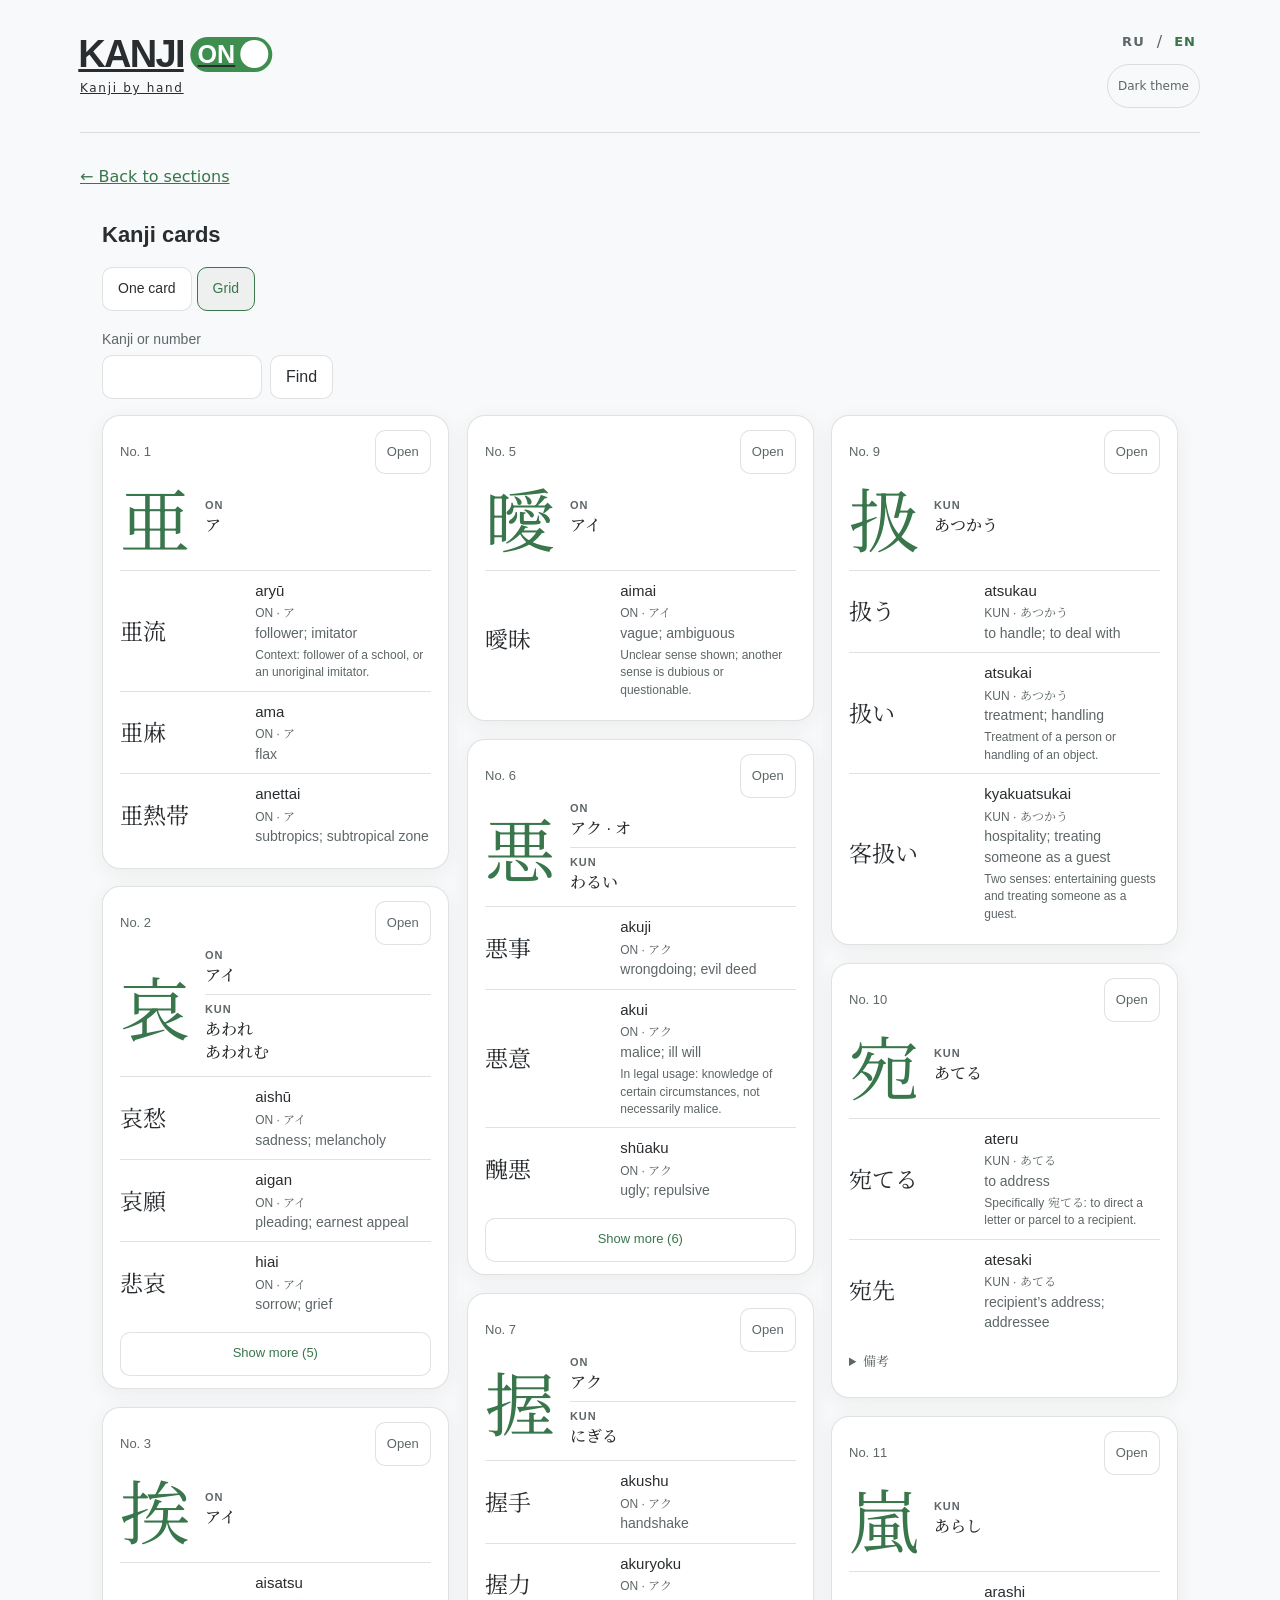
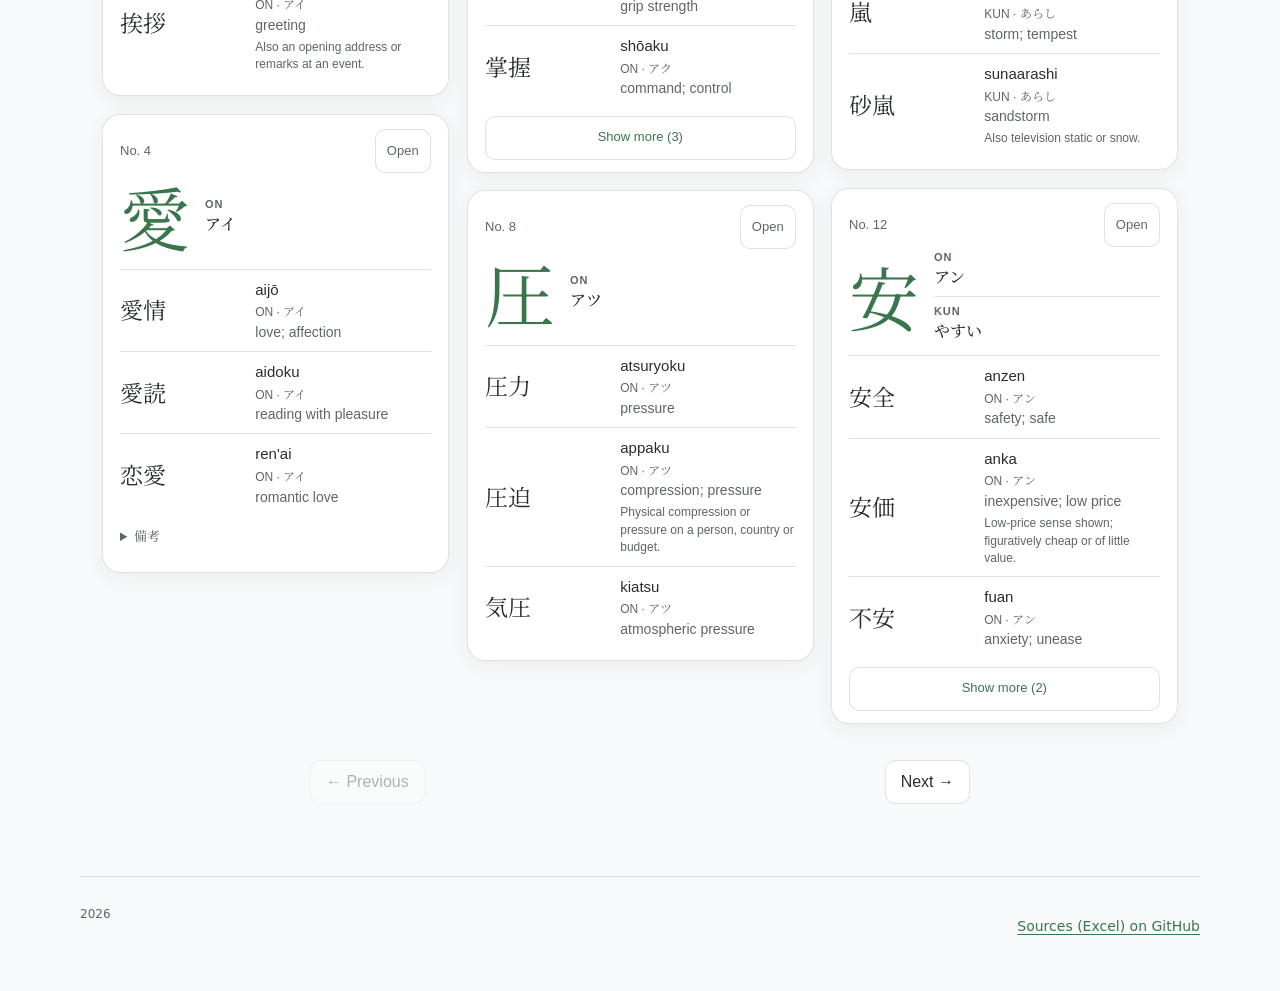
==== commit 1a7113db: "Publish Excel-backed kanji cards and reviewed ON/KUN exercises Merge feature/excel-12-card-preview w" ====
--- a/cards.html
+++ b/cards.html
@@ -71,9 +71,9 @@
     </main>
     <footer>
       <span>2026</span>
-      <a class="footer-sources" href="https://github.com/veronello/onkun-kanji-by-hand/blob/feature/excel-12-card-preview/SOURCES.md" data-i18n="sourcesLink">Sources (Excel) on GitHub</a>
+      <a class="footer-sources" href="https://github.com/veronello/onkun-kanji-by-hand/blob/main/SOURCES.md" data-i18n="sourcesLink">Sources (Excel) on GitHub</a>
     </footer>
-    <script src="script.js?v=20261010-cards1"></script>
+    <script src="script.js?v=20261022-publish204"></script>
     <script src="cards.js?v=excel-full-2"></script>
   </body>
 </html>
--- a/cards.css
+++ b/cards.css
@@ -97,12 +97,11 @@
 .cards-navigation a { color: var(--seal); display: inline-flex; align-items: center; min-height: 44px; }
 .cards-main { padding-bottom: 50px; }
 
-#kanji-cards .kc-database { display: flex; flex-wrap: wrap; gap: 8px; margin-bottom: 16px; }
 #kanji-cards .kc-search-form { margin-bottom: 16px; }
 #kanji-cards .kc-search-form label { display: block; font-size: 14px; margin-bottom: 6px; color: var(--kc-subtle); }
 #kanji-cards .kc-search-form > div { display: flex; gap: 8px; }
 #kanji-cards input { font: inherit; width: 160px; min-width: 0; color: var(--kc-ink); background: var(--kc-paper); border: 1px solid var(--kc-line); border-radius: 10px; padding: 9px 12px; min-height: 44px; }
-#kanji-cards .kc-range, #kanji-cards #kc-search-message { font-size: 14px; color: var(--kc-subtle); }
+#kanji-cards #kc-search-message { font-size: 14px; color: var(--kc-subtle); }
 #kanji-cards #kc-search-message:empty { display: none; }
 #kanji-cards .kc-review { font-weight: 500; }
 #kanji-cards .kc-source-note { font-size: 13px; margin-top: 12px; color: var(--kc-subtle); overflow-wrap: anywhere; white-space: pre-line; }
